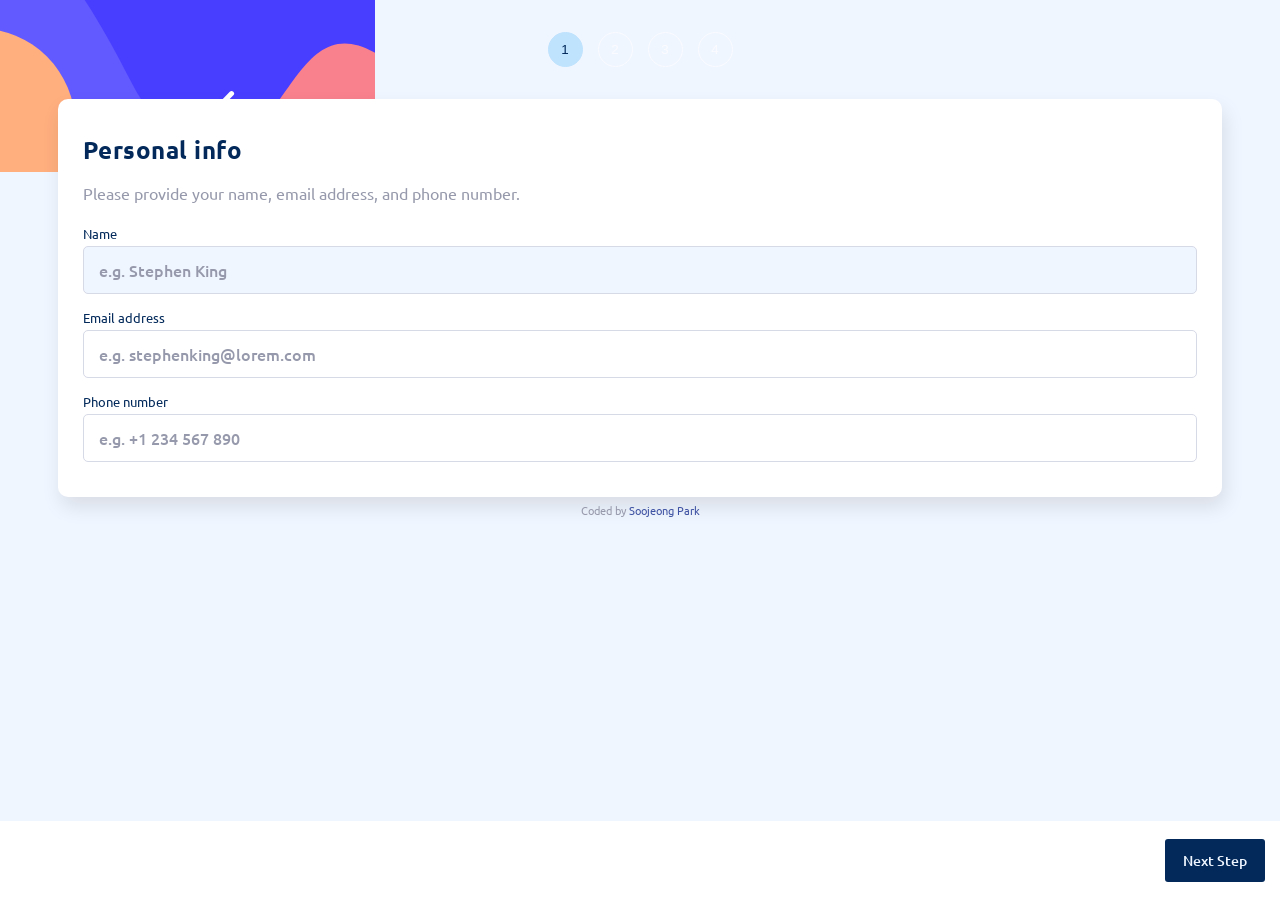
==== index.html @ 10c0c483 "wrap all radio input related elements inside label tag for step 2 for each item" ====
<!DOCTYPE html>
<html lang="en">
  <head>
    <meta charset="UTF-8" />
    <meta name="viewport" content="width=device-width, initial-scale=1.0" />
    <link rel="icon" href="./assets/images/favicon-game-controller.svg" />
    <link rel="preconnect" href="https://fonts.googleapis.com" />
    <link rel="preconnect" href="https://fonts.gstatic.com" crossorigin />
    <link
      href="https://fonts.googleapis.com/css2?family=Inter:wght@400;500;600;700&family=Ubuntu:wght@400;500;700&display=swap"
      rel="stylesheet"
    />
    <link rel="stylesheet" href="./styles/index.css" />
    <link rel="stylesheet" href="./styles/plan.css" />
    <link rel="stylesheet" href="./styles/add-ons.css" />
    <link rel="stylesheet" href="./styles/summary.css" />
    <link rel="stylesheet" href="./styles/confirmed.css" />
    <title>Multi-step form</title>
    <script defer type="module" src="/script.js"></script>
  </head>
  <body>
    <nav class="nav">
      <button class="btn--nav btn--nav-1 current-page">1</button>
      <button class="btn--nav btn--nav-2">2</button>
      <button class="btn--nav btn--nav-3">3</button>
      <button class="btn--nav btn--nav-4">4</button>
    </nav>
    <main class="main">
      <h1 class="heading-primary">Personal info</h1>
      <h3 class="heading-secondary">
        Please provide your name, email address, and phone number.
      </h3>

      <!-- PERSONAL INFO PAGE -->
      <form id="personal-info" class="form">
        <div class="form__item">
          <label for="name" class="input__label">
            <p>Name</p>
            <p class="input__hint input__hint--name"></p>
          </label>
          <input
            type="text"
            name="name"
            value=""
            placeholder="e.g. Stephen King"
            id="input-name"
            class="input"
            autofocus
          />
        </div>
        <div class="form__item">
          <label for="email" class="input__label">
            <p>Email address</p>
            <p class="input__hint input__hint--email"></p>
          </label>
          <input
            type="email"
            name="email"
            value=""
            placeholder="e.g. stephenking@lorem.com"
            id="input-email"
            class="input"
          />
        </div>
        <div class="form__item">
          <label for="phone" class="input__label">
            <p>Phone number</p>
            <p class="input__hint input__hint--phone"></p>
          </label>
          <input
            type="tel"
            name="phone"
            value=""
            placeholder="e.g. +1 234 567 890"
            id="input-phone"
            class="input"
          />
        </div>
      </form>

      <!-- SELECT PLAN PAGE -->
      <div id="select-plan" class="hidden">
        <form class="form form__select-plan">
          <fieldset id="plan-fieldset" required>
            <div class="form__select-plan--monthly">
              <label
                for="arcade-monthly"
                class="form__item form__item--plan arcade-monthly checked"
              >
                <img
                  class="radio-icon"
                  src="../assets/images/icon-arcade.svg"
                  alt="arcade"
                />
                <input
                  id="arcade-monthly"
                  class="input-radio"
                  type="radio"
                  name="plan"
                  value="arcade-monthly"
                  checked
                />
                <div class="form__item-detail">
                  <p class="form__item-detail--name">Arcade</p>
                  <p class="form__item-detail--pricing">$9/mo</p>
                </div>
              </label>
              <label
                for="advanced-monthly"
                class="form__item form__item--plan advanced-monthly"
              >
                <img
                  class="radio-icon"
                  src="../assets/images/icon-advanced.svg"
                  alt="advanced"
                />
                <input
                  id="advanced-monthly"
                  class="input-radio"
                  type="radio"
                  name="plan"
                  value="advanced-monthly"
                />
                <div class="form__item-detail">
                  <p class="form__item-detail--name">Advanced</p>
                  <p class="form__item-detail--pricing">$12/mo</p>
                </div>
              </label>
              <label
                for="pro-monthly"
                class="form__item form__item--plan pro-monthly"
              >
                <img
                  class="radio-icon"
                  src="../assets/images/icon-pro.svg"
                  alt="pro"
                />
                <input
                  id="pro-monthly"
                  class="input-radio"
                  type="radio"
                  name="plan"
                  value="pro-monthly"
                />
                <div class="form__item-detail">
                  <p class="form__item-detail--name">Pro</p>
                  <p class="form__item-detail--pricing">$15/mo</p>
                </div>
              </label>
            </div>

            <div class="form__select-plan--yearly hidden">
              <label
                for="arcade-yearly"
                class="form__item form__item--plan arcade-yearly"
              >
                <img
                  class="radio-icon"
                  src="../assets/images/icon-arcade.svg"
                  alt="arcade"
                />
                <input
                  id="arcade-yearly"
                  class="input-radio"
                  type="radio"
                  name="plan"
                  value="arcade-yearly"
                />
                <div class="form__item-detail">
                  <p class="form__item-detail--name">Arcade</p>
                  <p class="form__item-detail--pricing">$90/yr</p>
                  <p class="form__item-detail--benefit">2 months free</p>
                </div>
              </label>
              <label
                for="advanced-yearly"
                class="form__item form__item--plan advanced-yearly"
              >
                <img
                  class="radio-icon"
                  src="../assets/images/icon-advanced.svg"
                  alt="advanced"
                />
                <input
                  id="advanced-yearly"
                  class="input-radio"
                  type="radio"
                  name="plan"
                  value="advanced-yearly"
                />
                <div class="form__item-detail">
                  <p class="form__item-detail--name">Advanced</p>
                  <p class="form__item-detail--pricing">$120/yr</p>
                  <p class="form__item-detail--benefit">2 months free</p>
                </div>
              </label>
              <label
                for="pro-yearly"
                class="form__item form__item--plan pro-yearly"
              >
                <img
                  class="radio-icon"
                  src="../assets/images/icon-pro.svg"
                  alt="pro"
                />
                <input
                  id="pro-yearly"
                  class="input-radio"
                  type="radio"
                  name="plan"
                  value="pro-yearly"
                />
                <div class="form__item-detail">
                  <p class="form__item-detail--name">Pro</p>
                  <p class="form__item-detail--pricing">$150/yr</p>
                  <p class="form__item-detail--benefit">2 months free</p>
                </div>
              </label>
            </div>
          </fieldset>
        </form>
        <div class="plan-period">
          <button class="btn--period btn--monthly chosen-period">
            Monthly
          </button>
          <button class="btn--toggle">
            <img
              class="toggle-icon"
              src="../assets/images/icon-toggle-left.svg"
              alt="toggle left"
            />
          </button>
          <button class="btn--period btn--yearly">Yearly</button>
        </div>
      </div>

      <!-- ADD-ONS PAGE -->
      <form id="add-ons" class="form__add-ons hidden">
        <div class="custom-checkbox__container custom-checkbox--monthly">
          <label class="custom-checkbox checked">
            <input
              type="checkbox"
              id="online-service-monthly"
              class="checkbox-input"
              value="online-service-monthly"
              checked
            />
            <span class="checkmark"></span>
            <div class="custom-checkbox__text">
              <div class="custom-checkbox__title">
                <p class="custom-checkbox__label-name">Online service</p>
                <p class="custom-checkbox__label-description">
                  Access to multiplayer games
                </p>
              </div>
              <p class="custom-checkbox__label-pricing">+$1/mo</p>
            </div>
          </label>
          <label class="custom-checkbox checked">
            <input
              type="checkbox"
              id="larger-storage-monthly"
              class="checkbox-input"
              value="larger-storage-monthly"
              checked
            />
            <span class="checkmark"></span>
            <div class="custom-checkbox__text">
              <div class="custom-checkbox__title">
                <p class="custom-checkbox__label-name">Larger storage</p>
                <p class="custom-checkbox__label-description">
                  Extra 1TB of cloud save
                </p>
              </div>
              <p class="custom-checkbox__label-pricing">+$2/mo</p>
            </div>
          </label>
          <label class="custom-checkbox">
            <input
              type="checkbox"
              id="customizable-profile-monthly"
              class="checkbox-input"
              value="customizable-profile-monthly"
            />
            <span class="checkmark"></span>
            <div class="custom-checkbox__text">
              <div class="custom-checkbox__title">
                <p class="custom-checkbox__label-name">Customizable profile</p>
                <p class="custom-checkbox__label-description">
                  Custom theme on your profile
                </p>
              </div>
              <p class="custom-checkbox__label-pricing">+$2/mo</p>
            </div>
          </label>
        </div>
        <div class="custom-checkbox__container custom-checkbox--yearly hidden">
          <label class="custom-checkbox checked">
            <input
              type="checkbox"
              id="online-service-yearly"
              class="checkbox-input"
              value="online-service-yearly"
              checked
            />
            <span class="checkmark"></span>
            <div class="custom-checkbox__text">
              <div class="custom-checkbox__title">
                <p class="custom-checkbox__label-name">Online service</p>
                <p class="custom-checkbox__label-description">
                  Access to multiplayer games
                </p>
              </div>
              <p class="custom-checkbox__label-pricing">+$10/yr</p>
            </div>
          </label>
          <label class="custom-checkbox checked">
            <input
              type="checkbox"
              id="larger-storage-yearly"
              class="checkbox-input"
              value="larger-storage-yearly"
              checked
            />
            <span class="checkmark"></span>
            <div class="custom-checkbox__text">
              <div class="custom-checkbox__title">
                <p class="custom-checkbox__label-name">Larger storage</p>
                <p class="custom-checkbox__label-description">
                  Extra 1TB of cloud save
                </p>
              </div>
              <p class="custom-checkbox__label-pricing">+$20/yr</p>
            </div>
          </label>
          <label class="custom-checkbox">
            <input
              type="checkbox"
              id="customizable-profile-yearly"
              class="checkbox-input"
              value="customizable-profile-yearly"
            />
            <span class="checkmark"></span>
            <div class="custom-checkbox__text">
              <div class="custom-checkbox__title">
                <p class="custom-checkbox__label-name">Customizable profile</p>
                <p class="custom-checkbox__label-description">
                  Custom theme on your profile
                </p>
              </div>
              <p class="custom-checkbox__label-pricing">+$20/yr</p>
            </div>
          </label>
        </div>
      </form>

      <!-- SUMMARY PAGE -->
      <div id="summary" class="hidden">
        <div class="summary--monthly">
          <div class="summary">
            <div class="chosen-plan">
              <div class="chosen-plan__info">
                <p class="chosen-plan__name marine-bold">
                  <span
                    class="chosen-plan__name-title chosen-plan__name-title--monthly"
                    >???</span
                  >
                  (Monthly)
                </p>
                <button class="btn--change-plan cool-gray-text">Change</button>
              </div>
              <p class="chosen-plan__price marine-bold">
                $<span
                  class="chosen-plan__price-num chosen-plan__price-num--monthly"
                  >??</span
                >/mo
              </p>
            </div>
            <hr />
            <div class="chosen-add-ons chosen-add-ons--monthly"></div>
          </div>
          <div class="total-cost">
            <p class="total-cost__period cool-gray-text">Total (per month)</p>
            <span class="total-cost__price"
              >$<span
                class="total-cost__price-num total-cost__price-num--monthly"
                >??</span
              >/mo</span
            >
          </div>
        </div>
        <div class="summary--yearly hidden">
          <div class="summary">
            <div class="chosen-plan">
              <div class="chosen-plan__info">
                <p class="chosen-plan__name marine-bold">
                  <span
                    class="chosen-plan__name-title chosen-plan__name-title--yearly"
                    >???</span
                  >
                  (Yearly)
                </p>
                <button class="btn--change-plan cool-gray-text">Change</button>
              </div>
              <p class="chosen-plan__price marine-bold">
                $<span
                  class="chosen-plan__price-num chosen-plan__price-num--yearly"
                  >??</span
                >/yr
              </p>
            </div>
            <hr />
            <div class="chosen-add-ons chosen-add-ons--yearly"></div>
          </div>
          <div class="total-cost">
            <p class="total-cost__period cool-gray-text">Total (per year)</p>
            <span class="total-cost__price"
              >$<span
                class="total-cost__price-num total-cost__price-num--yearly"
                >??</span
              >/yr</span
            >
          </div>
        </div>
      </div>

      <!-- CONFIRMED PAGE -->
      <div id="confirmed" class="form__confirmed hidden">
        <img
          src="../assets/images/icon-thank-you.svg"
          alt="confirmed"
          class="thank-you-icon"
        />
        <h2 class="heading-primary--confirmed">Thank you!</h2>
        <h3 class="heading-secondary--confirmed">
          Thanks for confirming your subscription! We hope you have fun using
          our platform. If you ever need support, please feel free to email us
          at support@loremgaming.com.
        </h3>
      </div>
    </main>

    <footer class="footer">
      <button class="btn--back hidden-btn">Go Back</button>
      <button class="btn--next">Next Step</button>
    </footer>

    <div class="attribution">
      Coded by&nbsp;
      <a href="https://twitter.com/codingsooj" target="_blank">Soojeong Park</a>
    </div>
  </body>
</html>
---- styles/index.css ----
/* 
  - Mobile: 375px
  - Desktop: 1440px
*/

/**********************************************/
/* MOBILE-FIRST WORKFLOW */
/* start screen-width: 375px */

/* GENERAL */
* {
  padding: 0;
  margin: 0;
  box-sizing: border-box;
}

:root {
  /* primary heading, input, nav btn hover */
  --marine-blue: hsl(213, 96%, 18%);
  /* pricing, next btn hover */
  --purplish-blue: hsl(243, 100%, 62%);
  /* main components background */
  --pastel-blue: hsl(228, 100%, 84%);
  /* nav hover background */
  --light-blue: hsl(206, 94%, 87%);
  /* input field warning */
  --strawberry-red: hsl(354, 84%, 57%);

  /* secondary heading, placeholder */
  --cool-gray: hsl(231, 11%, 63%);
  /* input box border */
  --light-gray: hsl(229, 24%, 87%);

  /* body background */
  --magnolia: hsl(217, 100%, 97%);
  /* nav btn */
  --alabaster: hsl(231, 100%, 99%);
  /* main, footer background */
  --white: hsl(0, 0%, 100%);

  /* font weight */
  --regular-weight: 400;
  --medium-weight: 500;
  --bold-weight: 700;
}

html {
  height: 100%;

  font-family: "Ubuntu", sans-serif;
  font-size: 1rem;
  font-weight: var(--regular-weight);
}

body {
  min-height: 100%;

  background-color: var(--magnolia);
  background-image: url(../assets/images/bg-sidebar-mobile.svg);
  background-repeat: no-repeat;
}

/* NAVIGATION */
.nav {
  display: flex;
  align-items: center;
  justify-content: center;
  gap: 15px;

  padding-block: 32px;
}

.btn--nav {
  display: flex;
  align-items: center;
  justify-content: center;

  width: 35px;
  height: 35px;
  border: 1px solid var(--alabaster);
  border-radius: 100px;

  text-decoration: none;
  font-weight: var(--medium-weight);
  color: var(--alabaster);
  background-color: transparent;

  transition: all 0.2s;
}

.current-page {
  color: var(--marine-blue);
  border: 1px solid var(--light-blue);
  background-color: var(--light-blue);
}

/* MAIN */
.main {
  display: flex;
  flex-direction: column;

  width: 91vw;
  background-color: var(--white);
  border-radius: 10px;
  box-shadow: 3px 10px 20px rgba(0, 0, 0, 0.1);

  padding: 35px 25px;
  margin: 0 auto;
}

.heading-primary {
  font-size: 1.5rem;
  font-weight: var(--bold-weight);
  color: var(--marine-blue);
  letter-spacing: 0.5px;
}

.heading-secondary {
  font-size: 1.02rem;
  font-weight: var(--regular-weight);
  color: var(--cool-gray);
  line-height: 1.5;

  margin-top: 15px;
}

/********************************************/
/********* PERSONAL INFO *********/
/* FORM */
.form {
  display: flex;
  flex-direction: column;
  justify-content: center;
  gap: 15px;

  margin-top: 20px;
}

.form__item {
  display: flex;
  flex-direction: column;
  justify-content: center;
  gap: 4px;
}

.input__label {
  position: relative;
  display: flex;
  align-items: center;
  justify-content: space-between;

  font-size: 0.8rem;
  color: var(--marine-blue);
}

/* input hint */
.input__label .input__hint {
  position: absolute;
  top: 0;
  right: 0;

  font-weight: var(--bold-weight);
  color: var(--strawberry-red);
}

.input {
  padding-block: 12px;
  border: 1px solid var(--light-gray);
  border-radius: 5px;

  font-family: inherit;
  font-size: inherit;
  font-weight: var(--medium-weight);
  color: var(--marine-blue);
  text-indent: 15px;
}

.input:focus {
  outline: none;
  background-color: var(--magnolia);
}

.input.border--red {
  border: 1px solid var(--strawberry-red);
}

.input::placeholder {
  font-family: inherit;
  font-size: inherit;
  font-weight: var(--medium-weight);
  color: var(--cool-gray);
}

/* FOOTER */
.footer {
  position: absolute;
  bottom: 0;
  left: 0;

  display: flex;
  align-items: center;
  justify-content: space-between;

  width: 100vw;
  background-color: var(--white);

  padding: 18px 15px;
}

.btn--next,
.btn--back {
  display: inline-block;
  text-decoration: none;
  text-transform: capitalize;
  font-family: "Ubuntu", sans-serif;
  font-size: 0.9rem;
  font-weight: var(--medium-weight);
  border: none;
}

.btn--next {
  color: var(--magnolia);
  background-color: var(--marine-blue);
  border-radius: 3px;

  padding: 12px 18px;
  transition: all 0.2s;
  cursor: pointer;
}

.btn--next:hover,
.btn--next:active {
  background-color: var(--purplish-blue);
}

.btn--back {
  color: var(--cool-gray);
  background-color: transparent;
  transition: all 0.2s;

  cursor: pointer;
}

.btn--back:hover,
.btn--back:active {
  color: var(--marine-blue);
}

/**********************************************/
/********* ATTRIBUTION *********/
.attribution {
  display: flex;
  align-items: center;
  justify-content: center;
  font-size: 11px;
  text-align: center;
  color: var(--cool-gray);

  margin-top: 5px;
}
.attribution a {
  display: flex;
  align-items: center;
  justify-content: center;
  color: rgb(62, 82, 163);

  text-decoration: none;
}
---- styles/plan.css ----
/********************************************/
/********* SELECT PLAN *********/
/* FORM */
.form.form__select-plan {
  margin-top: 0;
}

#plan-fieldset {
  border: none;
}

.form__select-plan--monthly,
.form__select-plan--yearly {
  display: flex;
  flex-direction: column;
  justify-content: center;
  gap: 15px;

  margin-top: 20px;
}

.form__select-plan .form__item {
  flex-direction: row;
  justify-content: flex-start;
  gap: 10px;

  border: 1px solid var(--light-gray);
  border-radius: 8px;

  padding: 15px;
  cursor: pointer;
}

.form__item.checked {
  background-color: var(--magnolia);
  border: 1px solid var(--purplish-blue);
}

.radio-icon {
  width: 40px;
}

.input-radio {
  position: fixed;
  opacity: 0;
  width: 0;
}

.form__item-detail {
  display: flex;
  flex-direction: column;
  align-items: flex-start;
  justify-content: center;
  gap: 4px;
}

.form__item-detail--name {
  font-weight: var(--medium-weight);
  color: var(--marine-blue);
}

.form__item-detail--pricing {
  font-size: 0.9rem;
  font-weight: var(--medium-weight);
  color: var(--cool-gray);
}

.form__item-detail--benefit {
  font-size: 0.7rem;
  color: var(--marine-blue);
}

/* TOGGLE PRICING */
.plan-period {
  display: flex;
  align-items: center;
  justify-content: center;
  gap: 20px;

  background-color: var(--magnolia);
  border-radius: 8px;

  padding: 5px;
  margin-top: 30px;
}

.btn--period {
  background-color: transparent;
  border: none;
  font-family: "Ubuntu", sans-serif;
  font-size: 0.9rem;
  font-weight: var(--medium-weight);

  transition: all 0.2s;
  cursor: pointer;
}

.btn--period:hover,
.btn--period:active {
  color: var(--purplish-blue);
}

.btn--monthly,
.btn--yearly {
  color: var(--cool-gray);
}

.btn--period.chosen-period {
  color: var(--marine-blue);
}

.btn--toggle {
  display: flex;
  align-items: center;
  justify-content: center;

  border: none;
  background-color: transparent;
  cursor: pointer;
}

.toggle-icon {
  width: 40px;
}
---- styles/add-ons.css ----
/********************************************/
/********* ADD-ONS *********/
/* FORM */
.form__add-ons {
  display: flex;
  flex-direction: column;
  justify-content: center;
  gap: 15px;

  margin-top: 20px;
}

.custom-checkbox--monthly,
.custom-checkbox--yearly {
  display: flex;
  flex-direction: column;
  justify-content: center;
  gap: 15px;
}

.custom-checkbox {
  position: relative;
  display: flex;

  width: 100%;
  font-size: 1rem;

  cursor: pointer;
  user-select: none;
  border: 1px solid var(--light-gray);
  border-radius: 8px;

  padding: 15px;
}

.custom-checkbox input {
  position: absolute;
  opacity: 0;
  cursor: pointer;
}

.custom-checkbox.checked {
  background-color: var(--magnolia);
  border: 1px solid var(--purplish-blue);
}

/* box for checkmark */
.checkmark {
  position: absolute;
  top: 50%;
  left: 15px;
  transform: translateY(-50%);

  height: 25px;
  width: 25px;
  background-color: transparent;
  border: 1px solid var(--light-gray);
  border-radius: 4px;
}
/* checkmark ✔ - nothing yet */
.checkmark:after {
  content: "";
  position: absolute;
  display: none;
}

/* when checked, box for checkmark background changes */
.custom-checkbox input:checked ~ .checkmark {
  background-color: var(--purplish-blue);
}
/* when checked, a white checkmark ✔ appears */
.custom-checkbox input:checked ~ .checkmark:after {
  content: "";
  position: absolute;
  display: block;
  top: 50%;
  left: 50%;

  width: 5px;
  height: 10px;
  border: solid white;
  border-width: 0 3px 3px 0;
  transform: translate(-50%, -60%) rotate(45deg);
  transition: all 0.2s;
}

.custom-checkbox__text {
  display: flex;
  align-items: center;
  justify-content: space-between;
  flex: 1;
  padding-left: 40px;
}

.custom-checkbox__title {
  display: flex;
  flex-direction: column;
  align-items: flex-start;
  justify-content: center;
  gap: 5px;
}

.custom-checkbox__label-name {
  font-size: 0.9rem;
  font-weight: var(--medium-weight);
  color: var(--marine-blue);
}

.custom-checkbox__label-description {
  font-size: 0.8rem;
  color: var(--cool-gray);
  letter-spacing: -0.5px;
}

.custom-checkbox__label-pricing {
  font-size: 0.8rem;
  font-weight: var(--medium-weight);
  color: var(--purplish-blue);
  letter-spacing: -0.75px;
  text-align: right;
}
---- styles/summary.css ----
/* SUMMARY */
.summary {
  display: flex;
  flex-direction: column;
  gap: 15px;

  background-color: var(--magnolia);
  border-radius: 8px;

  padding: 20px 15px;
  margin-top: 20px;
}

.summary p,
.summary button {
  font-size: 0.9rem;
}

.summary button {
  display: inline-block;
  border: none;

  text-decoration: underline;
  text-decoration-thickness: 2px;
  background-color: transparent;
  font-family: inherit;
  font-weight: var(--regular-weight);

  cursor: pointer;
}

.chosen-plan {
  display: flex;
  align-items: center;
  justify-content: space-between;
}

hr {
  border: 0.5px solid var(--light-gray);
}

.chosen-plan__info {
  display: flex;
  flex-direction: column;
  align-items: flex-start;
  gap: 3px;
}

.marine-bold {
  font-weight: var(--bold-weight);
  color: var(--marine-blue);
}

.chosen-add-ons {
  display: flex;
  flex-direction: column;
  gap: 15px;
}

.add-on {
  display: flex;
  align-items: center;
  justify-content: space-between;
}

.add-on-price {
  color: var(--marine-blue);
}

.cool-gray-text {
  color: var(--cool-gray);
}

/* TOTAL COST */
.total-cost {
  display: flex;
  align-items: center;
  justify-content: space-between;

  padding: 10px 15px 0 15px;
  margin-top: 20px;
}

.total-cost p {
  font-size: 0.9rem;
}

.total-cost__price {
  font-weight: var(--bold-weight);
  color: var(--purplish-blue);
}

/* FOOTER */
.footer {
  justify-content: space-between;
}

.btn-back:link,
.btn-back:visited {
  display: inline-block;

  text-decoration: none;
  text-transform: capitalize;
  font-size: 0.9rem;
  font-weight: var(--medium-weight);
  color: var(--cool-gray);
  transition: all 0.2s;
  cursor: pointer;
}

.btn-back:hover,
.btn-back:active {
  color: var(--marine-blue);
}
---- styles/confirmed.css ----
.form__confirmed {
  display: flex;
  flex-direction: column;
  align-items: center;

  padding-block: 40px 45px;
}

.thank-you-icon {
  width: 55px;
}

.heading-primary--confirmed {
  color: var(--marine-blue);
  margin-top: 23px;
}

.heading-secondary--confirmed {
  font-size: 1rem;
  font-weight: var(--regular-weight);
  text-align: center;
  line-height: 1.6;
  color: var(--cool-gray);

  margin-top: 10px;
}

/********************************************/
/********* PLACE AT THE VERY END *********/
/********* ADD / REMOVE CLASSES *********/
.hidden {
  display: none;
}

.hidden-btn {
  visibility: hidden;
}
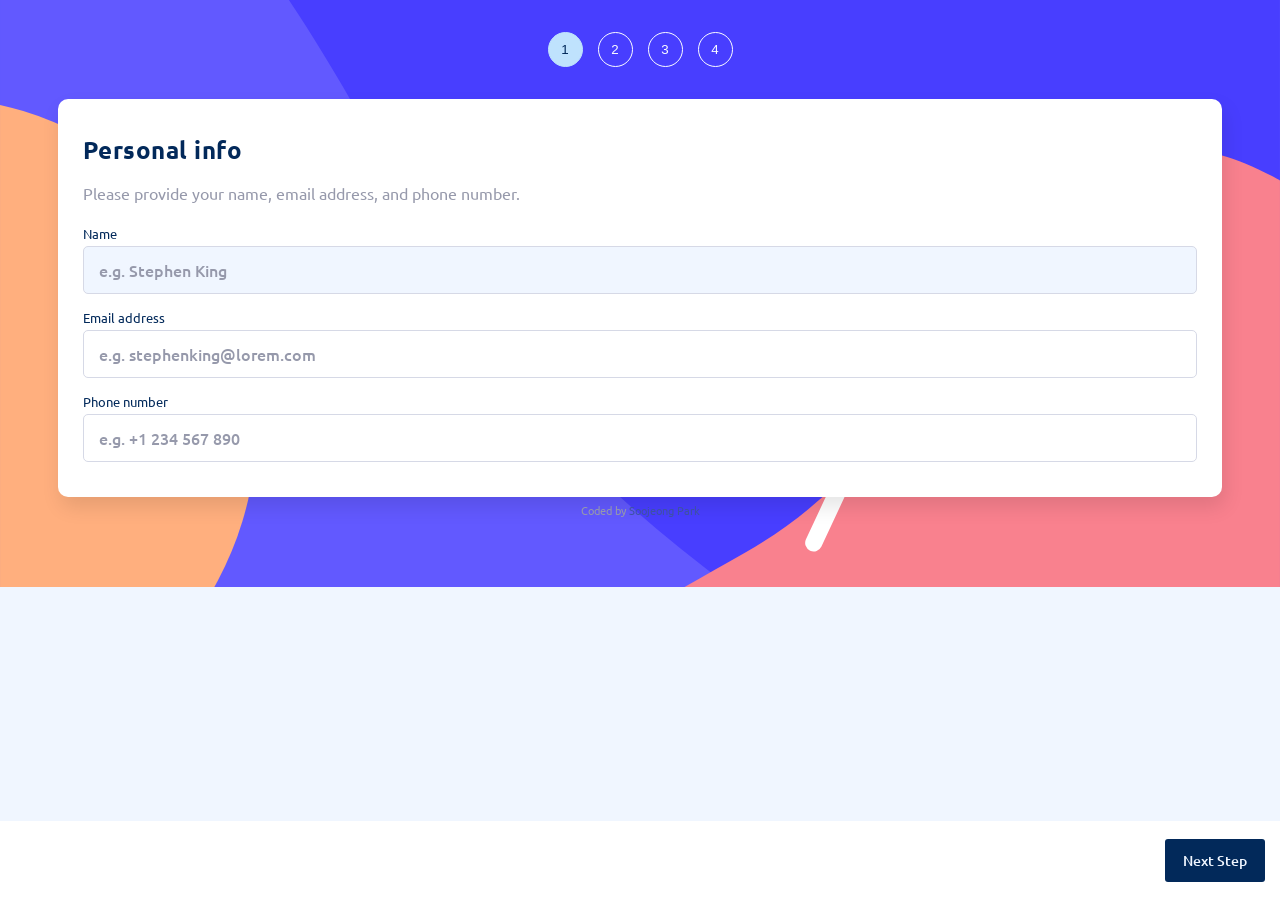
==== commit 01fc84d9: "add media queries for small devices" ====
--- a/index.html
+++ b/index.html
@@ -15,6 +15,7 @@
     <link rel="stylesheet" href="./styles/add-ons.css" />
     <link rel="stylesheet" href="./styles/summary.css" />
     <link rel="stylesheet" href="./styles/confirmed.css" />
+    <link rel="stylesheet" href="./styles/queries.css" />
     <title>Multi-step form</title>
     <script defer type="module" src="/script.js"></script>
   </head>
@@ -43,7 +44,7 @@
             name="name"
             value=""
             placeholder="e.g. Stephen King"
-            id="input-name"
+            id="name"
             class="input"
             autofocus
           />
@@ -58,7 +59,7 @@
             name="email"
             value=""
             placeholder="e.g. stephenking@lorem.com"
-            id="input-email"
+            id="email"
             class="input"
           />
         </div>
@@ -69,10 +70,10 @@
           </label>
           <input
             type="tel"
-            name="phone"
+            name="phone number"
             value=""
             placeholder="e.g. +1 234 567 890"
-            id="input-phone"
+            id="phone"
             class="input"
           />
         </div>
--- a/styles/index.css
+++ b/styles/index.css
@@ -58,6 +58,7 @@
   background-color: var(--magnolia);
   background-image: url(../assets/images/bg-sidebar-mobile.svg);
   background-repeat: no-repeat;
+  background-size: 100%;
 }
 
 /* NAVIGATION */
--- a/styles/queries.css
+++ b/styles/queries.css
@@ -0,0 +1,20 @@
+/* screen-width <= 329px */
+@media (max-width: 20.6em) {
+  .nav {
+    padding-block: 20px;
+  }
+
+  .main {
+    padding: 33px 23px;
+  }
+  .heading-secondary {
+    font-size: 0.95rem;
+  }
+
+  .input {
+    text-indent: 12px;
+  }
+  .input::placeholder {
+    font-size: 0.85rem;
+  }
+}
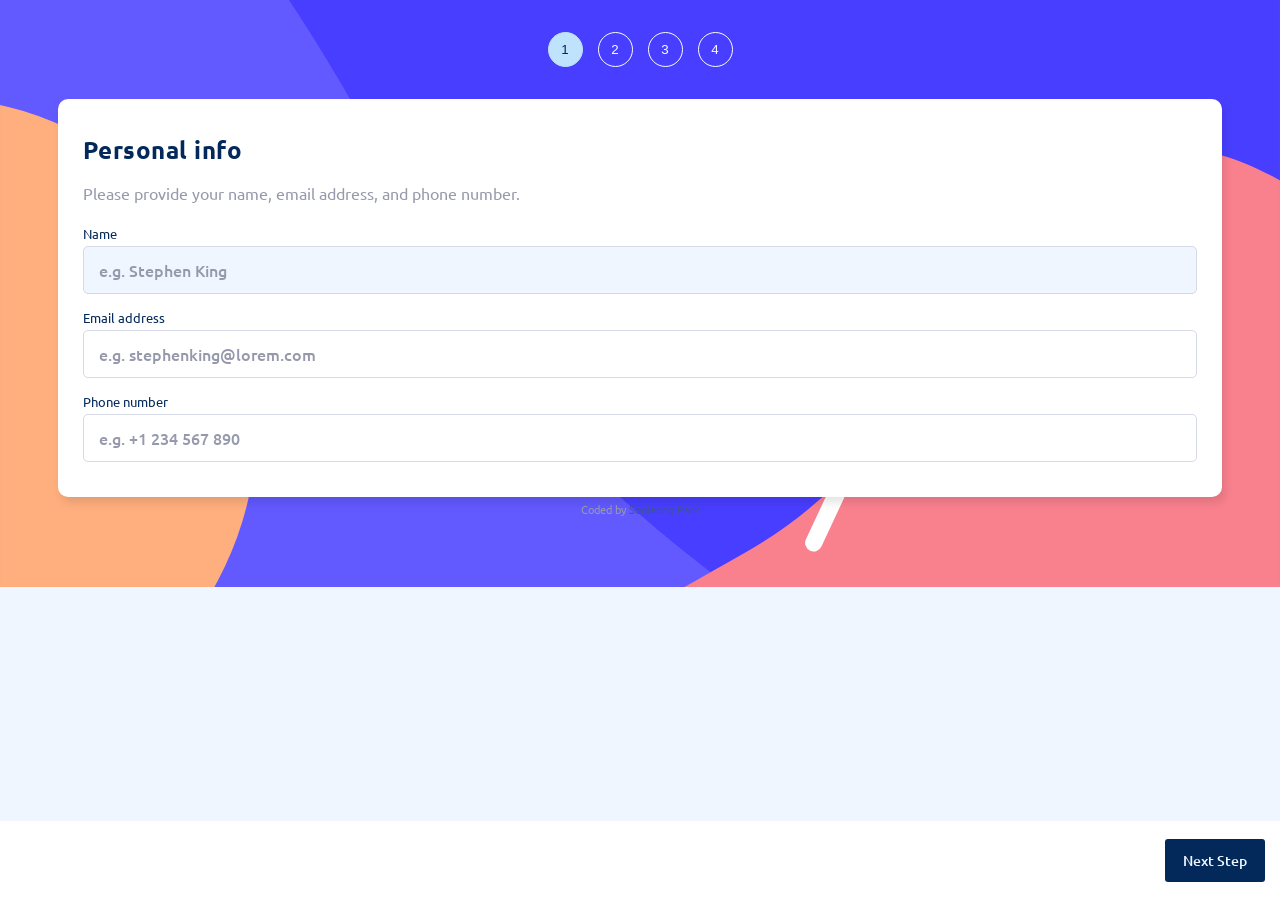
==== commit ed610821: "add div container inside main and change attribution position" ====
--- a/index.html
+++ b/index.html
@@ -27,417 +27,436 @@
       <button class="btn--nav btn--nav-4">4</button>
     </nav>
     <main class="main">
-      <h1 class="heading-primary">Personal info</h1>
-      <h3 class="heading-secondary">
-        Please provide your name, email address, and phone number.
-      </h3>
-
-      <!-- PERSONAL INFO PAGE -->
-      <form id="personal-info" class="form">
-        <div class="form__item">
-          <label for="name" class="input__label">
-            <p>Name</p>
-            <p class="input__hint input__hint--name"></p>
-          </label>
-          <input
-            type="text"
-            name="name"
-            value=""
-            placeholder="e.g. Stephen King"
-            id="name"
-            class="input"
-            autofocus
+      <div class="main--content">
+        <h1 class="heading-primary">Personal info</h1>
+        <h3 class="heading-secondary">
+          Please provide your name, email address, and phone number.
+        </h3>
+
+        <!-- PERSONAL INFO PAGE -->
+        <form id="personal-info" class="form">
+          <div class="form__item">
+            <label for="name" class="input__label">
+              <p>Name</p>
+              <p class="input__hint input__hint--name"></p>
+            </label>
+            <input
+              type="text"
+              name="name"
+              value=""
+              placeholder="e.g. Stephen King"
+              id="name"
+              class="input"
+              autofocus
+            />
+          </div>
+          <div class="form__item">
+            <label for="email" class="input__label">
+              <p>Email address</p>
+              <p class="input__hint input__hint--email"></p>
+            </label>
+            <input
+              type="email"
+              name="email"
+              value=""
+              placeholder="e.g. stephenking@lorem.com"
+              id="email"
+              class="input"
+            />
+          </div>
+          <div class="form__item">
+            <label for="phone" class="input__label">
+              <p>Phone number</p>
+              <p class="input__hint input__hint--phone"></p>
+            </label>
+            <input
+              type="tel"
+              name="phone number"
+              value=""
+              placeholder="e.g. +1 234 567 890"
+              id="phone"
+              class="input"
+            />
+          </div>
+        </form>
+
+        <!-- SELECT PLAN PAGE -->
+        <div id="select-plan" class="hidden">
+          <form class="form form__select-plan">
+            <fieldset id="plan-fieldset" required>
+              <div class="form__select-plan--monthly">
+                <label
+                  for="arcade-monthly"
+                  class="form__item form__item--plan arcade-monthly checked"
+                >
+                  <img
+                    class="radio-icon"
+                    src="../assets/images/icon-arcade.svg"
+                    alt="arcade"
+                  />
+                  <input
+                    id="arcade-monthly"
+                    class="input-radio"
+                    type="radio"
+                    name="plan"
+                    value="arcade-monthly"
+                    checked
+                  />
+                  <div class="form__item-detail">
+                    <p class="form__item-detail--name">Arcade</p>
+                    <p class="form__item-detail--pricing">$9/mo</p>
+                  </div>
+                </label>
+                <label
+                  for="advanced-monthly"
+                  class="form__item form__item--plan advanced-monthly"
+                >
+                  <img
+                    class="radio-icon"
+                    src="../assets/images/icon-advanced.svg"
+                    alt="advanced"
+                  />
+                  <input
+                    id="advanced-monthly"
+                    class="input-radio"
+                    type="radio"
+                    name="plan"
+                    value="advanced-monthly"
+                  />
+                  <div class="form__item-detail">
+                    <p class="form__item-detail--name">Advanced</p>
+                    <p class="form__item-detail--pricing">$12/mo</p>
+                  </div>
+                </label>
+                <label
+                  for="pro-monthly"
+                  class="form__item form__item--plan pro-monthly"
+                >
+                  <img
+                    class="radio-icon"
+                    src="../assets/images/icon-pro.svg"
+                    alt="pro"
+                  />
+                  <input
+                    id="pro-monthly"
+                    class="input-radio"
+                    type="radio"
+                    name="plan"
+                    value="pro-monthly"
+                  />
+                  <div class="form__item-detail">
+                    <p class="form__item-detail--name">Pro</p>
+                    <p class="form__item-detail--pricing">$15/mo</p>
+                  </div>
+                </label>
+              </div>
+
+              <div class="form__select-plan--yearly hidden">
+                <label
+                  for="arcade-yearly"
+                  class="form__item form__item--plan arcade-yearly"
+                >
+                  <img
+                    class="radio-icon"
+                    src="../assets/images/icon-arcade.svg"
+                    alt="arcade"
+                  />
+                  <input
+                    id="arcade-yearly"
+                    class="input-radio"
+                    type="radio"
+                    name="plan"
+                    value="arcade-yearly"
+                  />
+                  <div class="form__item-detail">
+                    <p class="form__item-detail--name">Arcade</p>
+                    <p class="form__item-detail--pricing">$90/yr</p>
+                    <p class="form__item-detail--benefit">2 months free</p>
+                  </div>
+                </label>
+                <label
+                  for="advanced-yearly"
+                  class="form__item form__item--plan advanced-yearly"
+                >
+                  <img
+                    class="radio-icon"
+                    src="../assets/images/icon-advanced.svg"
+                    alt="advanced"
+                  />
+                  <input
+                    id="advanced-yearly"
+                    class="input-radio"
+                    type="radio"
+                    name="plan"
+                    value="advanced-yearly"
+                  />
+                  <div class="form__item-detail">
+                    <p class="form__item-detail--name">Advanced</p>
+                    <p class="form__item-detail--pricing">$120/yr</p>
+                    <p class="form__item-detail--benefit">2 months free</p>
+                  </div>
+                </label>
+                <label
+                  for="pro-yearly"
+                  class="form__item form__item--plan pro-yearly"
+                >
+                  <img
+                    class="radio-icon"
+                    src="../assets/images/icon-pro.svg"
+                    alt="pro"
+                  />
+                  <input
+                    id="pro-yearly"
+                    class="input-radio"
+                    type="radio"
+                    name="plan"
+                    value="pro-yearly"
+                  />
+                  <div class="form__item-detail">
+                    <p class="form__item-detail--name">Pro</p>
+                    <p class="form__item-detail--pricing">$150/yr</p>
+                    <p class="form__item-detail--benefit">2 months free</p>
+                  </div>
+                </label>
+              </div>
+            </fieldset>
+          </form>
+          <div class="plan-period">
+            <button class="btn--period btn--monthly chosen-period">
+              Monthly
+            </button>
+            <button class="btn--toggle">
+              <img
+                class="toggle-icon"
+                src="../assets/images/icon-toggle-left.svg"
+                alt="toggle left"
+              />
+            </button>
+            <button class="btn--period btn--yearly">Yearly</button>
+          </div>
+        </div>
+
+        <!-- ADD-ONS PAGE -->
+        <form id="add-ons" class="form__add-ons hidden">
+          <div class="custom-checkbox__container custom-checkbox--monthly">
+            <label class="custom-checkbox checked">
+              <input
+                type="checkbox"
+                id="online-service-monthly"
+                class="checkbox-input"
+                value="online-service-monthly"
+                checked
+              />
+              <span class="checkmark"></span>
+              <div class="custom-checkbox__text">
+                <div class="custom-checkbox__title">
+                  <p class="custom-checkbox__label-name">Online service</p>
+                  <p class="custom-checkbox__label-description">
+                    Access to multiplayer games
+                  </p>
+                </div>
+                <p class="custom-checkbox__label-pricing">+$1/mo</p>
+              </div>
+            </label>
+            <label class="custom-checkbox checked">
+              <input
+                type="checkbox"
+                id="larger-storage-monthly"
+                class="checkbox-input"
+                value="larger-storage-monthly"
+                checked
+              />
+              <span class="checkmark"></span>
+              <div class="custom-checkbox__text">
+                <div class="custom-checkbox__title">
+                  <p class="custom-checkbox__label-name">Larger storage</p>
+                  <p class="custom-checkbox__label-description">
+                    Extra 1TB of cloud save
+                  </p>
+                </div>
+                <p class="custom-checkbox__label-pricing">+$2/mo</p>
+              </div>
+            </label>
+            <label class="custom-checkbox">
+              <input
+                type="checkbox"
+                id="customizable-profile-monthly"
+                class="checkbox-input"
+                value="customizable-profile-monthly"
+              />
+              <span class="checkmark"></span>
+              <div class="custom-checkbox__text">
+                <div class="custom-checkbox__title">
+                  <p class="custom-checkbox__label-name">
+                    Customizable profile
+                  </p>
+                  <p class="custom-checkbox__label-description">
+                    Custom theme on your profile
+                  </p>
+                </div>
+                <p class="custom-checkbox__label-pricing">+$2/mo</p>
+              </div>
+            </label>
+          </div>
+          <div
+            class="custom-checkbox__container custom-checkbox--yearly hidden"
+          >
+            <label class="custom-checkbox checked">
+              <input
+                type="checkbox"
+                id="online-service-yearly"
+                class="checkbox-input"
+                value="online-service-yearly"
+                checked
+              />
+              <span class="checkmark"></span>
+              <div class="custom-checkbox__text">
+                <div class="custom-checkbox__title">
+                  <p class="custom-checkbox__label-name">Online service</p>
+                  <p class="custom-checkbox__label-description">
+                    Access to multiplayer games
+                  </p>
+                </div>
+                <p class="custom-checkbox__label-pricing">+$10/yr</p>
+              </div>
+            </label>
+            <label class="custom-checkbox checked">
+              <input
+                type="checkbox"
+                id="larger-storage-yearly"
+                class="checkbox-input"
+                value="larger-storage-yearly"
+                checked
+              />
+              <span class="checkmark"></span>
+              <div class="custom-checkbox__text">
+                <div class="custom-checkbox__title">
+                  <p class="custom-checkbox__label-name">Larger storage</p>
+                  <p class="custom-checkbox__label-description">
+                    Extra 1TB of cloud save
+                  </p>
+                </div>
+                <p class="custom-checkbox__label-pricing">+$20/yr</p>
+              </div>
+            </label>
+            <label class="custom-checkbox">
+              <input
+                type="checkbox"
+                id="customizable-profile-yearly"
+                class="checkbox-input"
+                value="customizable-profile-yearly"
+              />
+              <span class="checkmark"></span>
+              <div class="custom-checkbox__text">
+                <div class="custom-checkbox__title">
+                  <p class="custom-checkbox__label-name">
+                    Customizable profile
+                  </p>
+                  <p class="custom-checkbox__label-description">
+                    Custom theme on your profile
+                  </p>
+                </div>
+                <p class="custom-checkbox__label-pricing">+$20/yr</p>
+              </div>
+            </label>
+          </div>
+        </form>
+
+        <!-- SUMMARY PAGE -->
+        <div id="summary" class="hidden">
+          <div class="summary--monthly">
+            <div class="summary">
+              <div class="chosen-plan">
+                <div class="chosen-plan__info">
+                  <p class="chosen-plan__name marine-bold">
+                    <span
+                      class="chosen-plan__name-title chosen-plan__name-title--monthly"
+                      >???</span
+                    >
+                    (Monthly)
+                  </p>
+                  <button class="btn--change-plan cool-gray-text">
+                    Change
+                  </button>
+                </div>
+                <p class="chosen-plan__price marine-bold">
+                  $<span
+                    class="chosen-plan__price-num chosen-plan__price-num--monthly"
+                    >??</span
+                  >/mo
+                </p>
+              </div>
+              <hr />
+              <div class="chosen-add-ons chosen-add-ons--monthly"></div>
+            </div>
+            <div class="total-cost">
+              <p class="total-cost__period cool-gray-text">Total (per month)</p>
+              <span class="total-cost__price"
+                >$<span
+                  class="total-cost__price-num total-cost__price-num--monthly"
+                  >??</span
+                >/mo</span
+              >
+            </div>
+          </div>
+          <div class="summary--yearly hidden">
+            <div class="summary">
+              <div class="chosen-plan">
+                <div class="chosen-plan__info">
+                  <p class="chosen-plan__name marine-bold">
+                    <span
+                      class="chosen-plan__name-title chosen-plan__name-title--yearly"
+                      >???</span
+                    >
+                    (Yearly)
+                  </p>
+                  <button class="btn--change-plan cool-gray-text">
+                    Change
+                  </button>
+                </div>
+                <p class="chosen-plan__price marine-bold">
+                  $<span
+                    class="chosen-plan__price-num chosen-plan__price-num--yearly"
+                    >??</span
+                  >/yr
+                </p>
+              </div>
+              <hr />
+              <div class="chosen-add-ons chosen-add-ons--yearly"></div>
+            </div>
+            <div class="total-cost">
+              <p class="total-cost__period cool-gray-text">Total (per year)</p>
+              <span class="total-cost__price"
+                >$<span
+                  class="total-cost__price-num total-cost__price-num--yearly"
+                  >??</span
+                >/yr</span
+              >
+            </div>
+          </div>
+        </div>
+
+        <!-- CONFIRMED PAGE -->
+        <div id="confirmed" class="form__confirmed hidden">
+          <img
+            src="../assets/images/icon-thank-you.svg"
+            alt="confirmed"
+            class="thank-you-icon"
           />
-        </div>
-        <div class="form__item">
-          <label for="email" class="input__label">
-            <p>Email address</p>
-            <p class="input__hint input__hint--email"></p>
-          </label>
-          <input
-            type="email"
-            name="email"
-            value=""
-            placeholder="e.g. stephenking@lorem.com"
-            id="email"
-            class="input"
-          />
-        </div>
-        <div class="form__item">
-          <label for="phone" class="input__label">
-            <p>Phone number</p>
-            <p class="input__hint input__hint--phone"></p>
-          </label>
-          <input
-            type="tel"
-            name="phone number"
-            value=""
-            placeholder="e.g. +1 234 567 890"
-            id="phone"
-            class="input"
-          />
-        </div>
-      </form>
-
-      <!-- SELECT PLAN PAGE -->
-      <div id="select-plan" class="hidden">
-        <form class="form form__select-plan">
-          <fieldset id="plan-fieldset" required>
-            <div class="form__select-plan--monthly">
-              <label
-                for="arcade-monthly"
-                class="form__item form__item--plan arcade-monthly checked"
-              >
-                <img
-                  class="radio-icon"
-                  src="../assets/images/icon-arcade.svg"
-                  alt="arcade"
-                />
-                <input
-                  id="arcade-monthly"
-                  class="input-radio"
-                  type="radio"
-                  name="plan"
-                  value="arcade-monthly"
-                  checked
-                />
-                <div class="form__item-detail">
-                  <p class="form__item-detail--name">Arcade</p>
-                  <p class="form__item-detail--pricing">$9/mo</p>
-                </div>
-              </label>
-              <label
-                for="advanced-monthly"
-                class="form__item form__item--plan advanced-monthly"
-              >
-                <img
-                  class="radio-icon"
-                  src="../assets/images/icon-advanced.svg"
-                  alt="advanced"
-                />
-                <input
-                  id="advanced-monthly"
-                  class="input-radio"
-                  type="radio"
-                  name="plan"
-                  value="advanced-monthly"
-                />
-                <div class="form__item-detail">
-                  <p class="form__item-detail--name">Advanced</p>
-                  <p class="form__item-detail--pricing">$12/mo</p>
-                </div>
-              </label>
-              <label
-                for="pro-monthly"
-                class="form__item form__item--plan pro-monthly"
-              >
-                <img
-                  class="radio-icon"
-                  src="../assets/images/icon-pro.svg"
-                  alt="pro"
-                />
-                <input
-                  id="pro-monthly"
-                  class="input-radio"
-                  type="radio"
-                  name="plan"
-                  value="pro-monthly"
-                />
-                <div class="form__item-detail">
-                  <p class="form__item-detail--name">Pro</p>
-                  <p class="form__item-detail--pricing">$15/mo</p>
-                </div>
-              </label>
-            </div>
-
-            <div class="form__select-plan--yearly hidden">
-              <label
-                for="arcade-yearly"
-                class="form__item form__item--plan arcade-yearly"
-              >
-                <img
-                  class="radio-icon"
-                  src="../assets/images/icon-arcade.svg"
-                  alt="arcade"
-                />
-                <input
-                  id="arcade-yearly"
-                  class="input-radio"
-                  type="radio"
-                  name="plan"
-                  value="arcade-yearly"
-                />
-                <div class="form__item-detail">
-                  <p class="form__item-detail--name">Arcade</p>
-                  <p class="form__item-detail--pricing">$90/yr</p>
-                  <p class="form__item-detail--benefit">2 months free</p>
-                </div>
-              </label>
-              <label
-                for="advanced-yearly"
-                class="form__item form__item--plan advanced-yearly"
-              >
-                <img
-                  class="radio-icon"
-                  src="../assets/images/icon-advanced.svg"
-                  alt="advanced"
-                />
-                <input
-                  id="advanced-yearly"
-                  class="input-radio"
-                  type="radio"
-                  name="plan"
-                  value="advanced-yearly"
-                />
-                <div class="form__item-detail">
-                  <p class="form__item-detail--name">Advanced</p>
-                  <p class="form__item-detail--pricing">$120/yr</p>
-                  <p class="form__item-detail--benefit">2 months free</p>
-                </div>
-              </label>
-              <label
-                for="pro-yearly"
-                class="form__item form__item--plan pro-yearly"
-              >
-                <img
-                  class="radio-icon"
-                  src="../assets/images/icon-pro.svg"
-                  alt="pro"
-                />
-                <input
-                  id="pro-yearly"
-                  class="input-radio"
-                  type="radio"
-                  name="plan"
-                  value="pro-yearly"
-                />
-                <div class="form__item-detail">
-                  <p class="form__item-detail--name">Pro</p>
-                  <p class="form__item-detail--pricing">$150/yr</p>
-                  <p class="form__item-detail--benefit">2 months free</p>
-                </div>
-              </label>
-            </div>
-          </fieldset>
-        </form>
-        <div class="plan-period">
-          <button class="btn--period btn--monthly chosen-period">
-            Monthly
-          </button>
-          <button class="btn--toggle">
-            <img
-              class="toggle-icon"
-              src="../assets/images/icon-toggle-left.svg"
-              alt="toggle left"
-            />
-          </button>
-          <button class="btn--period btn--yearly">Yearly</button>
+          <h2 class="heading-primary--confirmed">Thank you!</h2>
+          <h3 class="heading-secondary--confirmed">
+            Thanks for confirming your subscription! We hope you have fun using
+            our platform. If you ever need support, please feel free to email us
+            at support@loremgaming.com.
+          </h3>
         </div>
       </div>
-
-      <!-- ADD-ONS PAGE -->
-      <form id="add-ons" class="form__add-ons hidden">
-        <div class="custom-checkbox__container custom-checkbox--monthly">
-          <label class="custom-checkbox checked">
-            <input
-              type="checkbox"
-              id="online-service-monthly"
-              class="checkbox-input"
-              value="online-service-monthly"
-              checked
-            />
-            <span class="checkmark"></span>
-            <div class="custom-checkbox__text">
-              <div class="custom-checkbox__title">
-                <p class="custom-checkbox__label-name">Online service</p>
-                <p class="custom-checkbox__label-description">
-                  Access to multiplayer games
-                </p>
-              </div>
-              <p class="custom-checkbox__label-pricing">+$1/mo</p>
-            </div>
-          </label>
-          <label class="custom-checkbox checked">
-            <input
-              type="checkbox"
-              id="larger-storage-monthly"
-              class="checkbox-input"
-              value="larger-storage-monthly"
-              checked
-            />
-            <span class="checkmark"></span>
-            <div class="custom-checkbox__text">
-              <div class="custom-checkbox__title">
-                <p class="custom-checkbox__label-name">Larger storage</p>
-                <p class="custom-checkbox__label-description">
-                  Extra 1TB of cloud save
-                </p>
-              </div>
-              <p class="custom-checkbox__label-pricing">+$2/mo</p>
-            </div>
-          </label>
-          <label class="custom-checkbox">
-            <input
-              type="checkbox"
-              id="customizable-profile-monthly"
-              class="checkbox-input"
-              value="customizable-profile-monthly"
-            />
-            <span class="checkmark"></span>
-            <div class="custom-checkbox__text">
-              <div class="custom-checkbox__title">
-                <p class="custom-checkbox__label-name">Customizable profile</p>
-                <p class="custom-checkbox__label-description">
-                  Custom theme on your profile
-                </p>
-              </div>
-              <p class="custom-checkbox__label-pricing">+$2/mo</p>
-            </div>
-          </label>
-        </div>
-        <div class="custom-checkbox__container custom-checkbox--yearly hidden">
-          <label class="custom-checkbox checked">
-            <input
-              type="checkbox"
-              id="online-service-yearly"
-              class="checkbox-input"
-              value="online-service-yearly"
-              checked
-            />
-            <span class="checkmark"></span>
-            <div class="custom-checkbox__text">
-              <div class="custom-checkbox__title">
-                <p class="custom-checkbox__label-name">Online service</p>
-                <p class="custom-checkbox__label-description">
-                  Access to multiplayer games
-                </p>
-              </div>
-              <p class="custom-checkbox__label-pricing">+$10/yr</p>
-            </div>
-          </label>
-          <label class="custom-checkbox checked">
-            <input
-              type="checkbox"
-              id="larger-storage-yearly"
-              class="checkbox-input"
-              value="larger-storage-yearly"
-              checked
-            />
-            <span class="checkmark"></span>
-            <div class="custom-checkbox__text">
-              <div class="custom-checkbox__title">
-                <p class="custom-checkbox__label-name">Larger storage</p>
-                <p class="custom-checkbox__label-description">
-                  Extra 1TB of cloud save
-                </p>
-              </div>
-              <p class="custom-checkbox__label-pricing">+$20/yr</p>
-            </div>
-          </label>
-          <label class="custom-checkbox">
-            <input
-              type="checkbox"
-              id="customizable-profile-yearly"
-              class="checkbox-input"
-              value="customizable-profile-yearly"
-            />
-            <span class="checkmark"></span>
-            <div class="custom-checkbox__text">
-              <div class="custom-checkbox__title">
-                <p class="custom-checkbox__label-name">Customizable profile</p>
-                <p class="custom-checkbox__label-description">
-                  Custom theme on your profile
-                </p>
-              </div>
-              <p class="custom-checkbox__label-pricing">+$20/yr</p>
-            </div>
-          </label>
-        </div>
-      </form>
-
-      <!-- SUMMARY PAGE -->
-      <div id="summary" class="hidden">
-        <div class="summary--monthly">
-          <div class="summary">
-            <div class="chosen-plan">
-              <div class="chosen-plan__info">
-                <p class="chosen-plan__name marine-bold">
-                  <span
-                    class="chosen-plan__name-title chosen-plan__name-title--monthly"
-                    >???</span
-                  >
-                  (Monthly)
-                </p>
-                <button class="btn--change-plan cool-gray-text">Change</button>
-              </div>
-              <p class="chosen-plan__price marine-bold">
-                $<span
-                  class="chosen-plan__price-num chosen-plan__price-num--monthly"
-                  >??</span
-                >/mo
-              </p>
-            </div>
-            <hr />
-            <div class="chosen-add-ons chosen-add-ons--monthly"></div>
-          </div>
-          <div class="total-cost">
-            <p class="total-cost__period cool-gray-text">Total (per month)</p>
-            <span class="total-cost__price"
-              >$<span
-                class="total-cost__price-num total-cost__price-num--monthly"
-                >??</span
-              >/mo</span
-            >
-          </div>
-        </div>
-        <div class="summary--yearly hidden">
-          <div class="summary">
-            <div class="chosen-plan">
-              <div class="chosen-plan__info">
-                <p class="chosen-plan__name marine-bold">
-                  <span
-                    class="chosen-plan__name-title chosen-plan__name-title--yearly"
-                    >???</span
-                  >
-                  (Yearly)
-                </p>
-                <button class="btn--change-plan cool-gray-text">Change</button>
-              </div>
-              <p class="chosen-plan__price marine-bold">
-                $<span
-                  class="chosen-plan__price-num chosen-plan__price-num--yearly"
-                  >??</span
-                >/yr
-              </p>
-            </div>
-            <hr />
-            <div class="chosen-add-ons chosen-add-ons--yearly"></div>
-          </div>
-          <div class="total-cost">
-            <p class="total-cost__period cool-gray-text">Total (per year)</p>
-            <span class="total-cost__price"
-              >$<span
-                class="total-cost__price-num total-cost__price-num--yearly"
-                >??</span
-              >/yr</span
-            >
-          </div>
-        </div>
-      </div>
-
-      <!-- CONFIRMED PAGE -->
-      <div id="confirmed" class="form__confirmed hidden">
-        <img
-          src="../assets/images/icon-thank-you.svg"
-          alt="confirmed"
-          class="thank-you-icon"
-        />
-        <h2 class="heading-primary--confirmed">Thank you!</h2>
-        <h3 class="heading-secondary--confirmed">
-          Thanks for confirming your subscription! We hope you have fun using
-          our platform. If you ever need support, please feel free to email us
-          at support@loremgaming.com.
-        </h3>
+      <!-- ATTRIBUTION -->
+      <div class="attribution">
+        Coded by&nbsp;
+        <a href="https://twitter.com/codingsooj" target="_blank"
+          >Soojeong Park</a
+        >
       </div>
     </main>
 
@@ -445,10 +464,5 @@
       <button class="btn--back hidden-btn">Go Back</button>
       <button class="btn--next">Next Step</button>
     </footer>
-
-    <div class="attribution">
-      Coded by&nbsp;
-      <a href="https://twitter.com/codingsooj" target="_blank">Soojeong Park</a>
-    </div>
   </body>
 </html>
--- a/styles/index.css
+++ b/styles/index.css
@@ -97,16 +97,25 @@
 
 /* MAIN */
 .main {
+  position: relative;
+  display: flex;
+  align-items: center;
+  justify-content: center;
+  overflow-y: scroll;
+}
+
+.main--content {
   display: flex;
   flex-direction: column;
 
   width: 91vw;
   background-color: var(--white);
   border-radius: 10px;
-  box-shadow: 3px 10px 20px rgba(0, 0, 0, 0.1);
+  box-shadow: 3px 6px 8px rgba(0, 0, 0, 0.1);
 
   padding: 35px 25px;
   margin: 0 auto;
+  margin-bottom: 20px;
 }
 
 .heading-primary {
@@ -190,6 +199,33 @@
   font-size: inherit;
   font-weight: var(--medium-weight);
   color: var(--cool-gray);
+}
+
+/* ATTRIBUTION */
+.attribution {
+  position: absolute;
+  bottom: 0;
+  left: 50%;
+  transform: translateX(-50%);
+
+  display: flex;
+  align-items: center;
+  justify-content: center;
+
+  font-size: 11px;
+  text-align: center;
+  color: var(--cool-gray);
+
+  /* margin-top: 5px; */
+  /* margin-bottom: 100px; */
+}
+.attribution a {
+  display: flex;
+  align-items: center;
+  justify-content: center;
+  color: rgb(62, 82, 163);
+
+  text-decoration: none;
 }
 
 /* FOOTER */
@@ -246,24 +282,3 @@
 .btn--back:active {
   color: var(--marine-blue);
 }
-
-/**********************************************/
-/********* ATTRIBUTION *********/
-.attribution {
-  display: flex;
-  align-items: center;
-  justify-content: center;
-  font-size: 11px;
-  text-align: center;
-  color: var(--cool-gray);
-
-  margin-top: 5px;
-}
-.attribution a {
-  display: flex;
-  align-items: center;
-  justify-content: center;
-  color: rgb(62, 82, 163);
-
-  text-decoration: none;
-}
--- a/styles/queries.css
+++ b/styles/queries.css
@@ -1,10 +1,14 @@
+/* screen-width <= 275.2px */
+@media (max-width: 17.2em) {
+}
+
 /* screen-width <= 329px */
 @media (max-width: 20.6em) {
   .nav {
     padding-block: 20px;
   }
 
-  .main {
+  .main--content {
     padding: 33px 23px;
   }
   .heading-secondary {
@@ -18,3 +22,7 @@
     font-size: 0.85rem;
   }
 }
+
+/* 660px <= screen-width */
+@media (min-width: 41.25em) {
+}
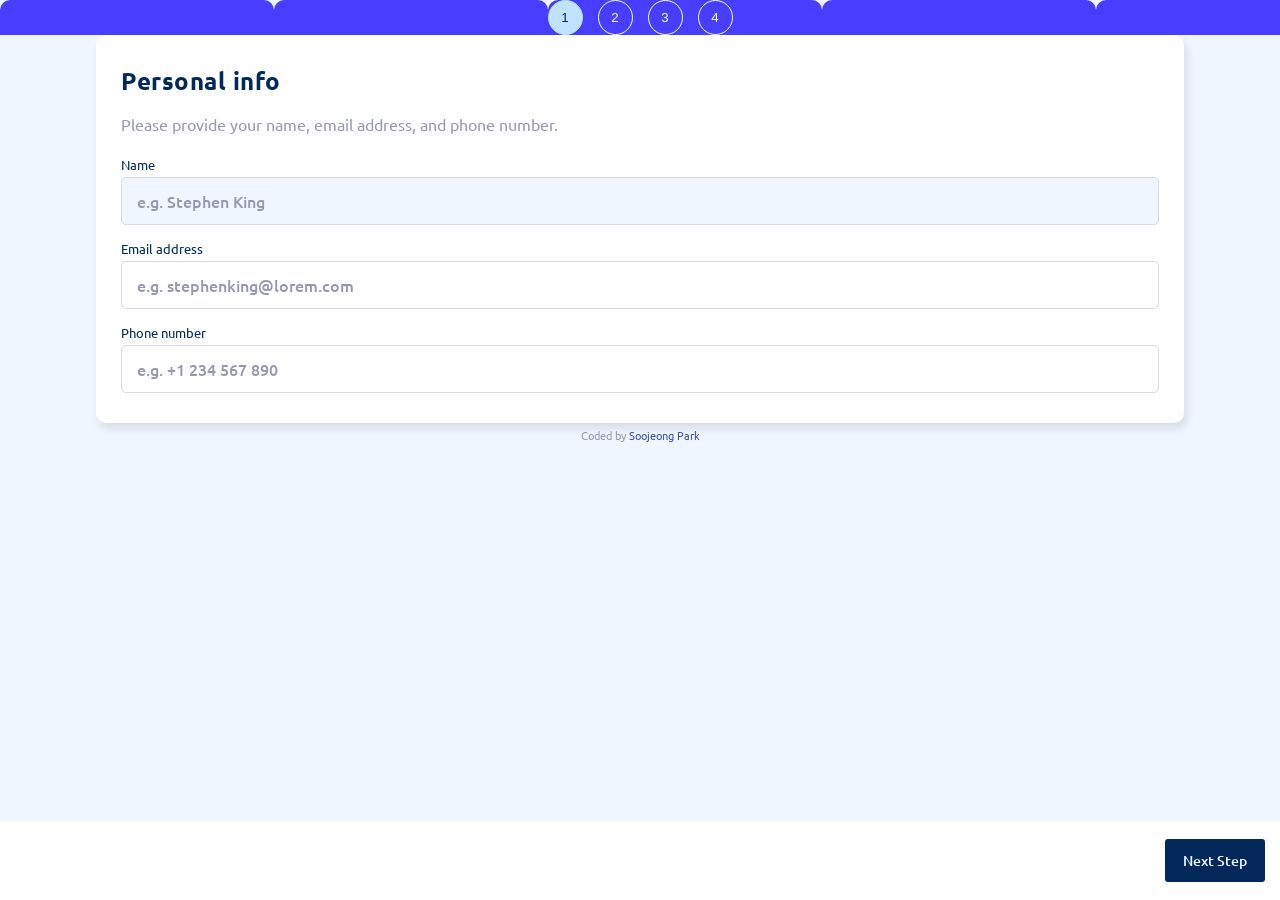
==== commit c972864f: "finish styles for screen-width>=660px, start styles for screen-width>=864px, change footer to div an" ====
--- a/index.html
+++ b/index.html
@@ -27,7 +27,7 @@
       <button class="btn--nav btn--nav-4">4</button>
     </nav>
     <main class="main">
-      <div class="main--content">
+      <div class="main__content-container">
         <h1 class="heading-primary">Personal info</h1>
         <h3 class="heading-secondary">
           Please provide your name, email address, and phone number.
@@ -450,19 +450,23 @@
             at support@loremgaming.com.
           </h3>
         </div>
+        <!-- ATTRIBUTION -->
+        <div class="attribution">
+          Coded by&nbsp;
+          <a href="https://twitter.com/codingsooj" target="_blank"
+            >Soojeong Park</a
+          >
+        </div>
       </div>
-      <!-- ATTRIBUTION -->
-      <div class="attribution">
-        Coded by&nbsp;
-        <a href="https://twitter.com/codingsooj" target="_blank"
-          >Soojeong Park</a
-        >
+      <div class="buttons">
+        <button class="btn--back hidden-btn">Go Back</button>
+        <button class="btn--next">Next Step</button>
       </div>
     </main>
 
-    <footer class="footer">
+    <!-- <footer class="footer">
       <button class="btn--back hidden-btn">Go Back</button>
       <button class="btn--next">Next Step</button>
-    </footer>
+    </footer> -->
   </body>
 </html>
--- a/styles/index.css
+++ b/styles/index.css
@@ -55,6 +55,9 @@
 body {
   min-height: 100%;
 
+  display: flex;
+  flex-direction: column;
+
   background-color: var(--magnolia);
   background-image: url(../assets/images/bg-sidebar-mobile.svg);
   background-repeat: no-repeat;
@@ -63,12 +66,12 @@
 
 /* NAVIGATION */
 .nav {
+  height: 100px;
+
   display: flex;
   align-items: center;
   justify-content: center;
   gap: 15px;
-
-  padding-block: 32px;
 }
 
 .btn--nav {
@@ -97,25 +100,35 @@
 
 /* MAIN */
 .main {
+  min-height: 100%;
+
   position: relative;
-  display: flex;
-  align-items: center;
-  justify-content: center;
+
+  display: flex;
+  flex-direction: column;
+  align-items: center;
+  justify-content: space-between;
+
+  flex: 1;
   overflow-y: scroll;
 }
 
-.main--content {
-  display: flex;
-  flex-direction: column;
-
+.main__content-container {
   width: 91vw;
+  align-self: flex-start;
+
+  position: relative;
+
+  display: flex;
+  flex-direction: column;
+
   background-color: var(--white);
   border-radius: 10px;
   box-shadow: 3px 6px 8px rgba(0, 0, 0, 0.1);
 
-  padding: 35px 25px;
+  padding: 30px 25px;
   margin: 0 auto;
-  margin-bottom: 20px;
+  margin-bottom: 30px;
 }
 
 .heading-primary {
@@ -204,7 +217,7 @@
 /* ATTRIBUTION */
 .attribution {
   position: absolute;
-  bottom: 0;
+  bottom: -20px;
   left: 50%;
   transform: translateX(-50%);
 
@@ -215,9 +228,6 @@
   font-size: 11px;
   text-align: center;
   color: var(--cool-gray);
-
-  /* margin-top: 5px; */
-  /* margin-bottom: 100px; */
 }
 .attribution a {
   display: flex;
@@ -229,10 +239,10 @@
 }
 
 /* FOOTER */
-.footer {
-  position: absolute;
+.buttons {
+  /* position: fixed;
   bottom: 0;
-  left: 0;
+  left: 0; */
 
   display: flex;
   align-items: center;
--- a/styles/plan.css
+++ b/styles/plan.css
@@ -1,5 +1,9 @@
 /********************************************/
 /********* SELECT PLAN *********/
+#select-plan {
+  margin-top: 20px;
+}
+
 /* FORM */
 .form.form__select-plan {
   margin-top: 0;
@@ -15,8 +19,6 @@
   flex-direction: column;
   justify-content: center;
   gap: 15px;
-
-  margin-top: 20px;
 }
 
 .form__select-plan .form__item {
@@ -81,7 +83,7 @@
   border-radius: 8px;
 
   padding: 5px;
-  margin-top: 30px;
+  margin-top: 25px;
 }
 
 .btn--period {
--- a/styles/summary.css
+++ b/styles/summary.css
@@ -1,4 +1,8 @@
 /* SUMMARY */
+#summary {
+  margin-top: 20px;
+}
+
 .summary {
   display: flex;
   flex-direction: column;
@@ -8,7 +12,6 @@
   border-radius: 8px;
 
   padding: 20px 15px;
-  margin-top: 20px;
 }
 
 .summary p,
@@ -91,9 +94,9 @@
 }
 
 /* FOOTER */
-.footer {
+/* .buttons {
   justify-content: space-between;
-}
+} */
 
 .btn-back:link,
 .btn-back:visited {
--- a/styles/queries.css
+++ b/styles/queries.css
@@ -8,7 +8,7 @@
     padding-block: 20px;
   }
 
-  .main--content {
+  .main__content-container {
     padding: 33px 23px;
   }
   .heading-secondary {
@@ -25,4 +25,67 @@
 
 /* 660px <= screen-width */
 @media (min-width: 41.25em) {
+  body {
+    background-position: 0 -24%;
+    background-size: 100%;
+  }
+
+  .main__content-container {
+    width: 85vw;
+  }
+
+  #select-plan {
+    margin-top: 30px;
+  }
+  .form__select-plan--monthly,
+  .form__select-plan--yearly {
+    flex-direction: row;
+    align-items: center;
+    gap: 18px;
+  }
+  .form__select-plan .form__item {
+    flex-direction: column;
+    align-items: flex-start;
+    justify-content: center;
+
+    width: 130px;
+  }
+  .radio-icon {
+    padding-bottom: 30px;
+  }
+
+  #add-ons {
+    margin-block: 30px 10px;
+  }
+  .custom-checkbox--monthly,
+  .custom-checkbox--yearly {
+    align-items: center;
+  }
+  .custom-checkbox {
+    width: 75%;
+  }
+
+  #summary {
+    width: 80%;
+    align-self: center;
+    margin-block: 30px 20px;
+  }
+  .summary {
+    padding: 35px;
+    gap: 25px;
+  }
 }
+
+/* BIG CHANGES - towards desktop version */
+/* 864px <= screen-width */
+@media (min-width: 54em) {
+  body {
+    display: flex;
+
+    background: var(--magnolia);
+  }
+  .nav {
+    height: auto;
+    background: url(../assets/images/bg-sidebar-desktop.svg);
+  }
+}
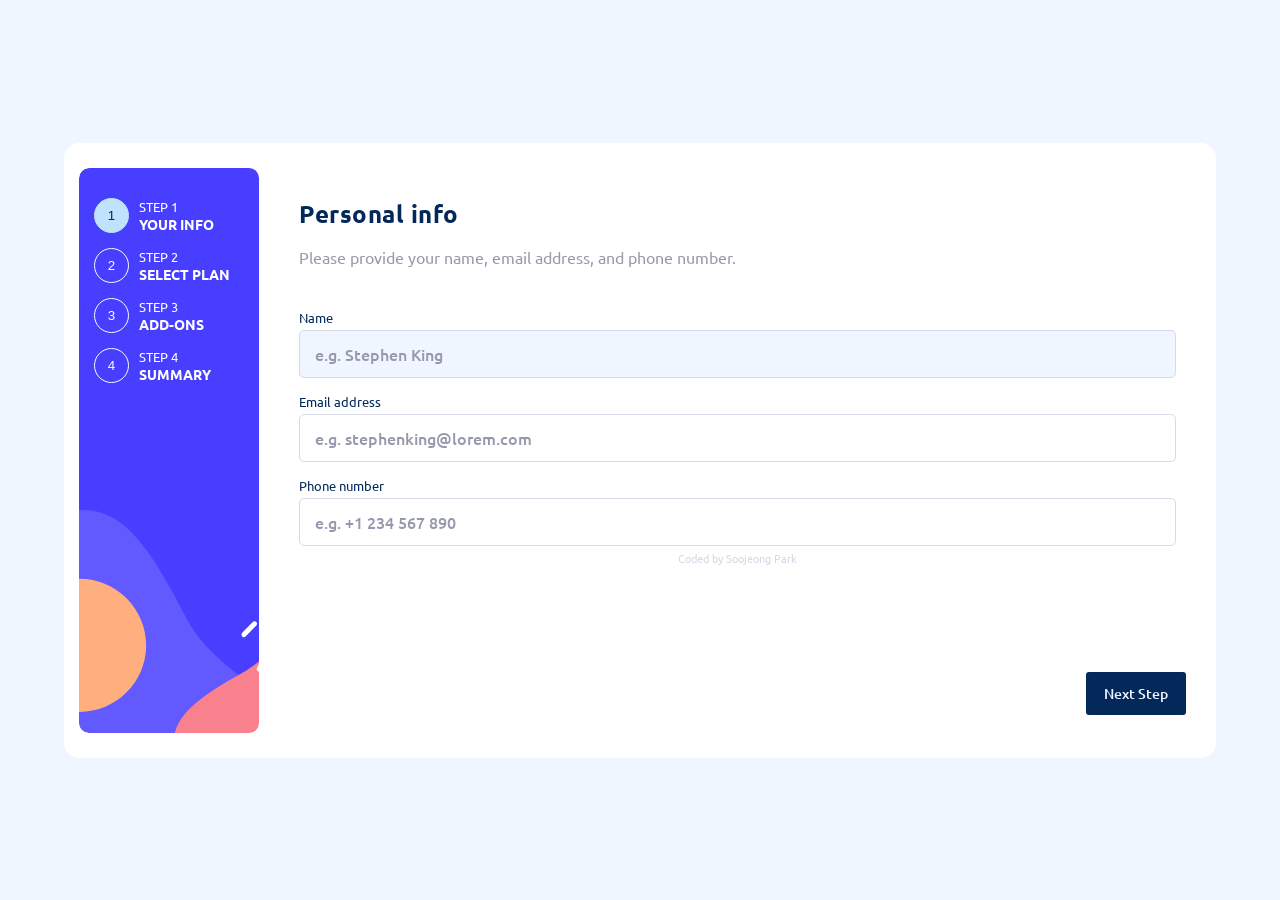
==== commit ff331c07: "finish queries for screen-width>=864px, change attribution color, and add step number + title to nav" ====
--- a/index.html
+++ b/index.html
@@ -21,10 +21,34 @@
   </head>
   <body>
     <nav class="nav">
-      <button class="btn--nav btn--nav-1 current-page">1</button>
-      <button class="btn--nav btn--nav-2">2</button>
-      <button class="btn--nav btn--nav-3">3</button>
-      <button class="btn--nav btn--nav-4">4</button>
+      <div class="nav__button">
+        <button class="btn--nav btn--nav-1 current-page">1</button>
+        <div class="btn__text hidden">
+          <span class="btn__text--step-num">Step 1</span>
+          <span class="btn__text--step-title">Your info</span>
+        </div>
+      </div>
+      <div class="nav__button">
+        <button class="btn--nav btn--nav-2">2</button>
+        <div class="btn__text hidden">
+          <span class="btn__text--step-num">Step 2</span>
+          <span class="btn__text--step-title">Select plan</span>
+        </div>
+      </div>
+      <div class="nav__button">
+        <button class="btn--nav btn--nav-3">3</button>
+        <div class="btn__text hidden">
+          <span class="btn__text--step-num">Step 3</span>
+          <span class="btn__text--step-title">Add-ons</span>
+        </div>
+      </div>
+      <div class="nav__button">
+        <button class="btn--nav btn--nav-4">4</button>
+        <div class="btn__text hidden">
+          <span class="btn__text--step-num">Step 4</span>
+          <span class="btn__text--step-title">Summary</span>
+        </div>
+      </div>
     </nav>
     <main class="main">
       <div class="main__content-container">
--- a/styles/index.css
+++ b/styles/index.css
@@ -227,23 +227,22 @@
 
   font-size: 11px;
   text-align: center;
-  color: var(--cool-gray);
-}
-.attribution a {
-  display: flex;
-  align-items: center;
-  justify-content: center;
-  color: rgb(62, 82, 163);
+  color: var(--light-gray);
+}
+.attribution a:link,
+.attribution a:visited,
+.attribution a:hover,
+.attribution a:active {
+  display: flex;
+  align-items: center;
+  justify-content: center;
+  color: var(--light-gray);
 
   text-decoration: none;
 }
 
 /* FOOTER */
 .buttons {
-  /* position: fixed;
-  bottom: 0;
-  left: 0; */
-
   display: flex;
   align-items: center;
   justify-content: space-between;
--- a/styles/queries.css
+++ b/styles/queries.css
@@ -79,13 +79,95 @@
 /* BIG CHANGES - towards desktop version */
 /* 864px <= screen-width */
 @media (min-width: 54em) {
-  body {
+  html {
     display: flex;
+    align-items: center;
+    justify-content: center;
 
     background: var(--magnolia);
   }
+  body {
+    width: 90vw;
+    min-height: 0;
+    height: 615px;
+
+    display: flex;
+    flex-direction: row;
+    align-items: center;
+    justify-content: center;
+    gap: 15px;
+
+    background: var(--white);
+    border-radius: 15px;
+
+    margin-block: 40px;
+    padding: 25px 15px;
+  }
+
   .nav {
-    height: auto;
-    background: url(../assets/images/bg-sidebar-desktop.svg);
+    height: 100%;
+    width: 180px;
+
+    flex-direction: column;
+    align-items: flex-start;
+    justify-content: flex-start;
+
+    background: url(../assets/images/bg-sidebar-desktop.svg) no-repeat;
+    background-size: cover;
+    border-radius: 10px;
+
+    overflow: hidden;
+    padding-top: 30px;
+    padding-inline: 15px;
+  }
+  .nav__button {
+    display: flex;
+    align-items: center;
+    gap: 10px;
+  }
+  .btn__text {
+    display: flex;
+    flex-direction: column;
+    color: var(--white);
+    text-transform: uppercase;
+  }
+  .btn__text--step-num {
+    font-size: 0.8rem;
+    font-weight: var(--regular-weight);
+  }
+  .btn__text--step-title {
+    font-size: 0.9rem;
+    font-weight: var(--bold-weight);
+  }
+
+  .main {
+    min-height: 0;
+    height: 100%;
+
+    border-radius: 15px;
+    overflow: hidden;
+  }
+  .main__content-container {
+    width: 100%;
+    box-shadow: none;
+  }
+
+  .attribution {
+    bottom: 10px;
+  }
+
+  .buttons {
+    width: 100%;
+  }
+
+  #personal-info {
+    margin-top: 40px;
+  }
+
+  #select-plan {
+    margin-top: 40px;
+  }
+  .plan-period {
+    margin-top: 30px;
   }
 }
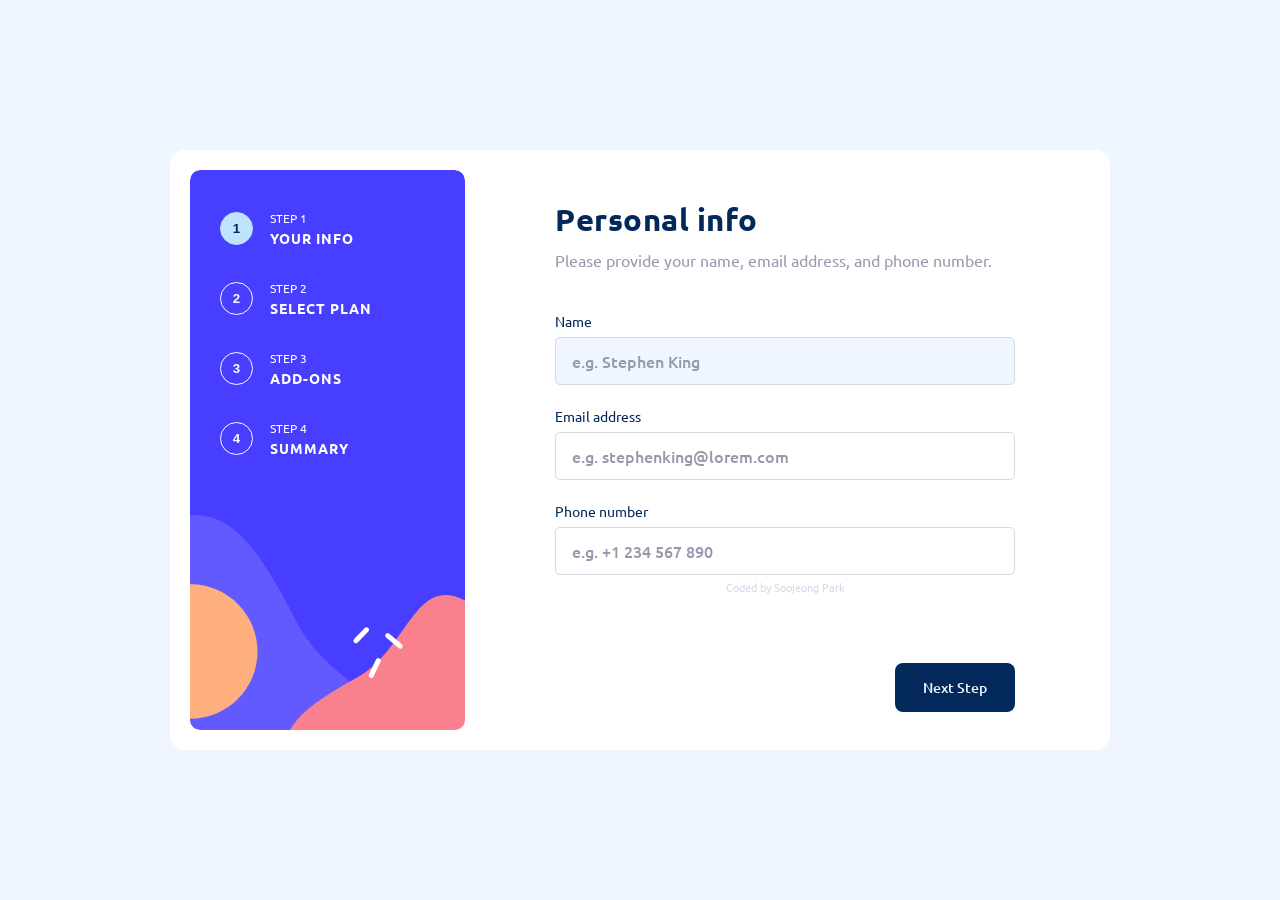
==== commit 66e1af97: "remove type module from script tag" ====
--- a/index.html
+++ b/index.html
@@ -17,7 +17,7 @@
     <link rel="stylesheet" href="./styles/confirmed.css" />
     <link rel="stylesheet" href="./styles/queries.css" />
     <title>Multi-step form</title>
-    <script defer type="module" src="/script.js"></script>
+    <script defer src="/script.js"></script>
   </head>
   <body>
     <nav class="nav">
--- a/styles/index.css
+++ b/styles/index.css
@@ -1,8 +1,3 @@
-/* 
-  - Mobile: 375px
-  - Desktop: 1440px
-*/
-
 /**********************************************/
 /* MOBILE-FIRST WORKFLOW */
 /* start screen-width: 375px */
@@ -241,7 +236,7 @@
   text-decoration: none;
 }
 
-/* FOOTER */
+/* BACK / NEXT BUTTONS */
 .buttons {
   display: flex;
   align-items: center;
--- a/styles/plan.css
+++ b/styles/plan.css
@@ -29,8 +29,13 @@
   border: 1px solid var(--light-gray);
   border-radius: 8px;
 
+  transition: all 0.2s ease-in-out;
   padding: 15px;
   cursor: pointer;
+}
+
+.form__select-plan .form__item:hover {
+  border: 1px solid var(--purplish-blue);
 }
 
 .form__item.checked {
--- a/styles/add-ons.css
+++ b/styles/add-ons.css
@@ -29,6 +29,7 @@
   user-select: none;
   border: 1px solid var(--light-gray);
   border-radius: 8px;
+  transition: all 0.2s ease-in-out;
 
   padding: 15px;
 }
@@ -41,6 +42,10 @@
 
 .custom-checkbox.checked {
   background-color: var(--magnolia);
+  border: 1px solid var(--purplish-blue);
+}
+
+.custom-checkbox:hover {
   border: 1px solid var(--purplish-blue);
 }
 
@@ -58,7 +63,7 @@
   border-radius: 4px;
 }
 /* checkmark ✔ - nothing yet */
-.checkmark:after {
+.checkmark::after {
   content: "";
   position: absolute;
   display: none;
@@ -69,7 +74,7 @@
   background-color: var(--purplish-blue);
 }
 /* when checked, a white checkmark ✔ appears */
-.custom-checkbox input:checked ~ .checkmark:after {
+.custom-checkbox input:checked ~ .checkmark::after {
   content: "";
   position: absolute;
   display: block;
--- a/styles/summary.css
+++ b/styles/summary.css
@@ -93,11 +93,7 @@
   color: var(--purplish-blue);
 }
 
-/* FOOTER */
-/* .buttons {
-  justify-content: space-between;
-} */
-
+/* BACK / NEXT BUTTONS */
 .btn-back:link,
 .btn-back:visited {
   display: inline-block;
--- a/styles/confirmed.css
+++ b/styles/confirmed.css
@@ -2,6 +2,7 @@
   display: flex;
   flex-direction: column;
   align-items: center;
+  justify-content: center;
 
   padding-block: 40px 45px;
 }
@@ -26,7 +27,6 @@
 }
 
 /********************************************/
-/********* PLACE AT THE VERY END *********/
 /********* ADD / REMOVE CLASSES *********/
 .hidden {
   display: none;
--- a/styles/queries.css
+++ b/styles/queries.css
@@ -1,16 +1,12 @@
-/* screen-width <= 275.2px */
-@media (max-width: 17.2em) {
-}
-
+/* DEFAULT SCREEN SIZE: 375PX / MOBILE-FIRST */
+
+/***** SMALLER SCREEN SIZE THAN DEFAULT *****/
 /* screen-width <= 329px */
 @media (max-width: 20.6em) {
   .nav {
     padding-block: 20px;
   }
 
-  .main__content-container {
-    padding: 33px 23px;
-  }
   .heading-secondary {
     font-size: 0.95rem;
   }
@@ -21,8 +17,41 @@
   .input::placeholder {
     font-size: 0.85rem;
   }
-}
-
+
+  .custom-checkbox {
+    padding: 15px 10px;
+  }
+  .checkmark {
+    left: 10px;
+  }
+  .custom-checkbox__text {
+    padding-left: 35px;
+  }
+  .custom-checkbox__label-name {
+    font-size: 0.85rem;
+  }
+  .custom-checkbox__label-description {
+    font-size: 0.7rem;
+  }
+}
+/* screen-width <= 288px */
+@media (max-width: 18em) {
+  .input::placeholder {
+    font-size: 0.8rem;
+  }
+  .input__label .input__hint {
+    font-size: 0.7rem;
+  }
+
+  .chosen-plan__name {
+    padding-right: 5px;
+  }
+  .total-cost {
+    padding: 10px 0 0 0;
+  }
+}
+
+/***** BIGGER SCREEN SIZE THAN DEFAULT *****/
 /* 660px <= screen-width */
 @media (min-width: 41.25em) {
   body {
@@ -74,6 +103,16 @@
     padding: 35px;
     gap: 25px;
   }
+  .total-cost {
+    padding: 10px 35px 0 35px;
+  }
+}
+
+/* 760px <= screen-width */
+@media (min-width: 47.5em) {
+  .form__confirmed {
+    padding-inline: 30px;
+  }
 }
 
 /* BIG CHANGES - towards desktop version */
@@ -89,7 +128,7 @@
   body {
     width: 90vw;
     min-height: 0;
-    height: 615px;
+    height: 550px;
 
     display: flex;
     flex-direction: row;
@@ -128,6 +167,8 @@
   .btn__text {
     display: flex;
     flex-direction: column;
+    gap: 3px;
+
     color: var(--white);
     text-transform: uppercase;
   }
@@ -150,6 +191,7 @@
   .main__content-container {
     width: 100%;
     box-shadow: none;
+    margin-bottom: 0;
   }
 
   .attribution {
@@ -160,14 +202,166 @@
     width: 100%;
   }
 
-  #personal-info {
-    margin-top: 40px;
-  }
-
+  #personal-info,
   #select-plan {
     margin-top: 40px;
   }
+
   .plan-period {
     margin-top: 30px;
   }
-}
+
+  #add-ons {
+    margin-block: 40px 10px;
+  }
+
+  #summary {
+    margin-block: 40px 20px;
+  }
+
+  .form__confirmed {
+    padding-inline: 0;
+  }
+}
+
+/* 1024px <= screen-width */
+@media (min-width: 64em) {
+  body {
+    width: 940px;
+    height: 600px;
+    justify-content: flex-start;
+
+    padding: 20px;
+  }
+
+  .nav {
+    width: 275px;
+    gap: 33px;
+
+    padding-top: 40px;
+    padding-inline: 30px;
+  }
+  .nav__button {
+    gap: 17px;
+  }
+  .btn--nav {
+    width: 33px;
+    height: 33px;
+    font-weight: var(--bold-weight);
+  }
+  .btn__text--step-num {
+    font-size: 0.75rem;
+  }
+  .btn__text--step-title {
+    font-size: 0.85rem;
+    letter-spacing: 1px;
+  }
+
+  .main {
+    width: 400px;
+    padding-inline: 50px;
+  }
+  .heading-primary {
+    font-size: 1.95rem;
+  }
+  .heading-secondary {
+    font-size: 1rem;
+    margin-top: 9px;
+  }
+
+  .form {
+    gap: 22px;
+  }
+  .form__item {
+    gap: 7px;
+  }
+  .input__label {
+    font-size: 0.9rem;
+  }
+  .input {
+    text-indent: 16px;
+  }
+
+  .buttons {
+    padding-inline: 25px;
+  }
+  .btn--next {
+    border-radius: 8px;
+    padding: 15px 28px;
+  }
+
+  .form__select-plan--monthly,
+  .form__select-plan--yearly {
+    justify-content: space-between;
+  }
+  .form__select-plan .form__item {
+    width: 140px;
+    padding: 20px 15px;
+  }
+  .form__item-detail {
+    gap: 6px;
+  }
+  .form__item-detail--pricing {
+    font-weight: var(--regular-weight);
+  }
+  .form__item-detail--benefit {
+    font-size: 0.75rem;
+  }
+  .plan-period {
+    margin-top: 32px;
+  }
+
+  .custom-checkbox {
+    width: 100%;
+    padding: 20px 20px 20px 15px;
+  }
+  .checkmark {
+    margin-left: 7px;
+  }
+  .custom-checkbox__text {
+    padding-left: 55px;
+  }
+  .custom-checkbox__label-name {
+    font-size: 1rem;
+  }
+  .custom-checkbox__label-pricing {
+    font-weight: var(--regular-weight);
+  }
+  .custom-checkbox__label-description,
+  .custom-checkbox__label-pricing {
+    font-size: 0.93rem;
+  }
+
+  #summary {
+    width: 100%;
+  }
+  .summary {
+    padding: 25px;
+  }
+  .summary .chosen-plan__name {
+    font-size: 1rem;
+    font-weight: var(--medium-weight);
+  }
+  .total-cost {
+    margin-top: 12px;
+    padding: 10px 25px 0 25px;
+  }
+  .total-cost__price {
+    font-size: 1.2rem;
+  }
+
+  .form__confirmed {
+    padding-block: 100px 0;
+  }
+  .thank-you-icon {
+    width: 80px;
+  }
+  .heading-primary--confirmed {
+    font-size: 2rem;
+    margin-top: 30px;
+  }
+  .heading-secondary--confirmed {
+    padding-inline: 35px;
+    margin-top: 15px;
+  }
+}
